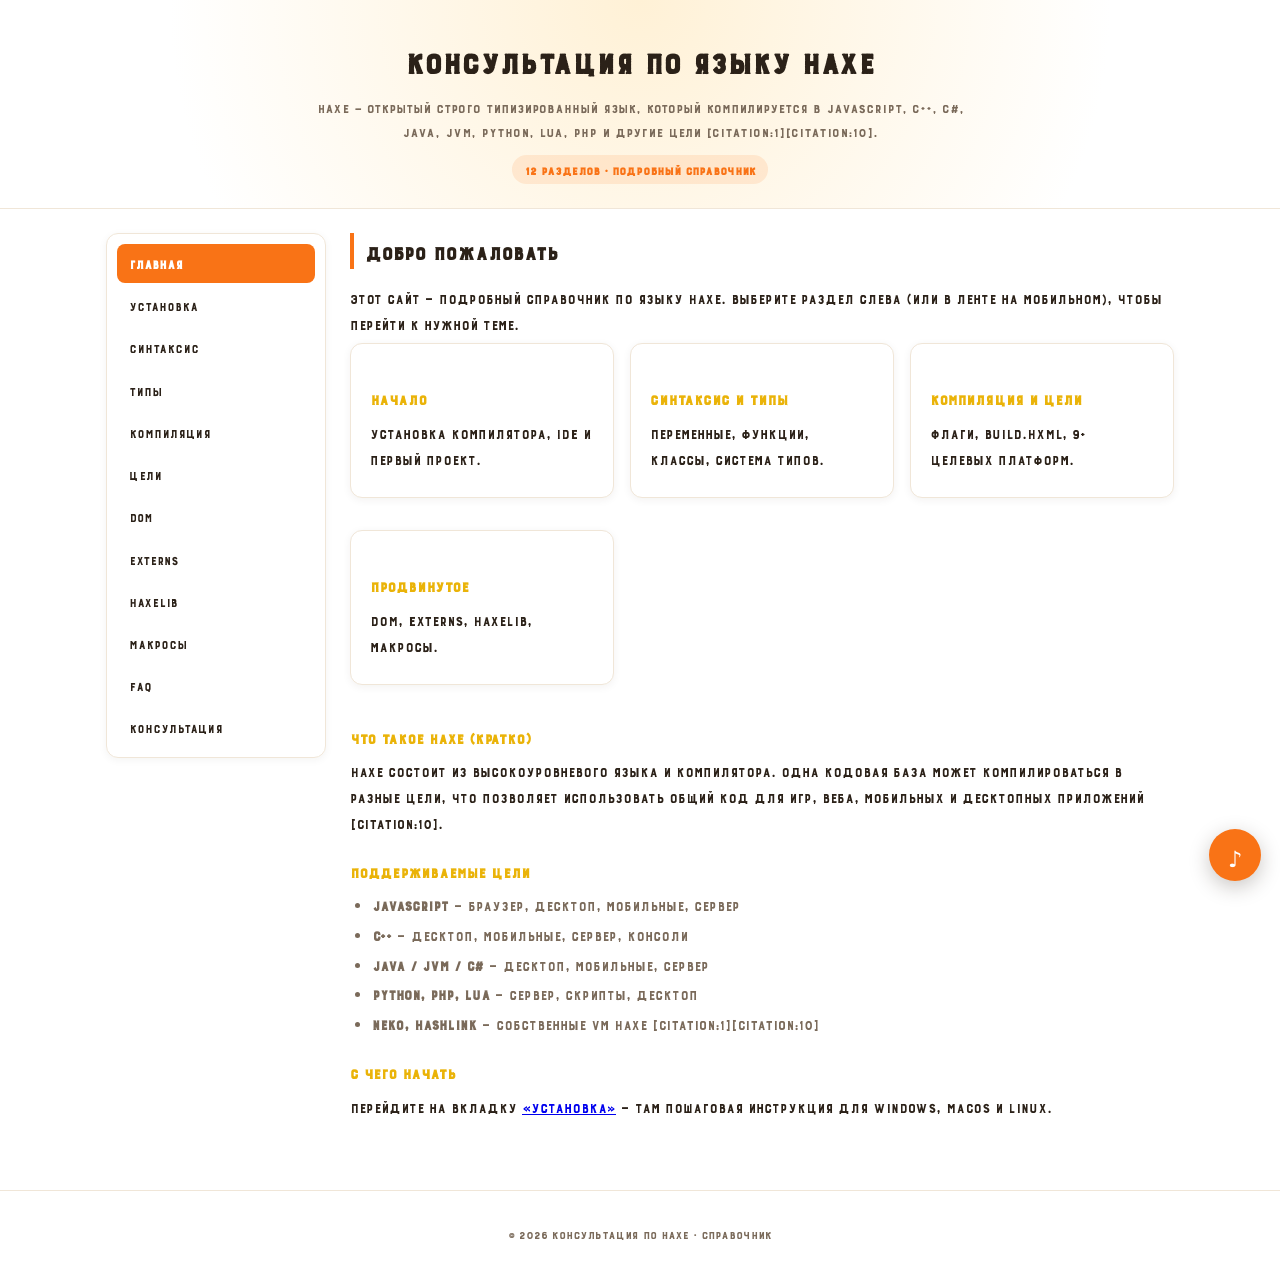
==== index.html @ dae1b56e "Add files via upload" ====
<!DOCTYPE html>
<html lang="ru">
<head>
<meta charset="utf-8">
<meta name="viewport" content="width=device-width, initial-scale=1">
<title>Консультация по Haxe</title>
<link rel="stylesheet" href="style.css">
<link rel="stylesheet" href="font.css">
</head>
<body>

<header>
  <h1>Консультация по языку Haxe</h1>
  <p>Haxe — открытый строго типизированный язык, который компилируется в JavaScript, C++, C#, Java, JVM, Python, Lua, PHP и другие цели [citation:1][citation:10].</p>
  <span class="badge">12 разделов · подробный справочник</span>
</header>

<div class="layout">
  <nav class="tabs">
    <a href="index.html" class="active">Главная</a>
    <a href="install.html">Установка</a>
    <a href="syntax.html">Синтаксис</a>
    <a href="types.html">Типы</a>
    <a href="compile.html">Компиляция</a>
    <a href="targets.html">Цели</a>
    <a href="dom.html">DOM</a>
    <a href="externs.html">Externs</a>
    <a href="haxelib.html">Haxelib</a>
    <a href="macros.html">Макросы</a>
    <a href="faq.html">FAQ</a>
    <a href="contact.html">Консультация</a>
  </nav>

  <main>
    <h2>Добро пожаловать</h2>
    <p>Этот сайт — подробный справочник по языку Haxe. Выберите раздел слева (или в ленте на мобильном), чтобы перейти к нужной теме.</p>

    <div class="grid">
      <div class="card"><h3>Начало</h3><p>Установка компилятора, IDE и первый проект.</p></div>
      <div class="card"><h3>Синтаксис и типы</h3><p>Переменные, функции, классы, система типов.</p></div>
      <div class="card"><h3>Компиляция и цели</h3><p>Флаги, build.hxml, 9+ целевых платформ.</p></div>
      <div class="card"><h3>Продвинутое</h3><p>DOM, externs, haxelib, макросы.</p></div>
    </div>

    <h3>Что такое Haxe (кратко)</h3>
    <p>Haxe состоит из высокоуровневого языка и компилятора. Одна кодовая база может компилироваться в разные цели, что позволяет использовать общий код для игр, веба, мобильных и десктопных приложений [citation:10].</p>

    <h3>Поддерживаемые цели</h3>
    <ul>
      <li><strong>JavaScript</strong> — браузер, десктоп, мобильные, сервер</li>
      <li><strong>C++</strong> — десктоп, мобильные, сервер, консоли</li>
      <li><strong>Java / JVM / C#</strong> — десктоп, мобильные, сервер</li>
      <li><strong>Python, PHP, Lua</strong> — сервер, скрипты, десктоп</li>
      <li><strong>Neko, HashLink</strong> — собственные VM Haxe [citation:1][citation:10]</li>
    </ul>

    <h3>С чего начать</h3>
    <p>Перейдите на вкладку <a href="install.html">«Установка»</a> — там пошаговая инструкция для Windows, macOS и Linux.</p>
  </main>
</div>

<footer>© 2026 Консультация по Haxe · Справочник</footer>

<audio id="bg-music" loop></audio>
<button id="music-btn" title="Клик — плей/пауза, зажать ЛКМ — меню треков">♪</button>
<div id="music-menu">
  <div class="now-label">Сейчас играет</div><h4 id="now-title">—</h4>
  <ul class="track-list" id="track-list"></ul>
  <div class="seek-label"><span id="seek-current">0:00</span><span id="seek-total">0:00</span></div>
  <input type="range" id="seek" min="0" max="100" value="0" step="0.1">
  <div class="menu-hint">Зажмите кнопку — меню</div>
</div>
<script src="script.js"></script>
</body>
</html>
---- style.css ----
:root {
  --bg: #ffffff;
  --card: #ffffff;
  --text: #2b2118;
  --muted: #7a6a5a;
  --accent: #f97316;
  --accent2: #eab308;
  --border: #f0e6d8;
  --code-bg: #fff7ed;
}
* { box-sizing: border-box; }
body {
  margin: 0;
  font-family: system-ui, -apple-system, "Segoe UI", Roboto, sans-serif;
  background: var(--bg);
  color: var(--text);
  line-height: 1.6;
}
header {
  padding: 2rem 1rem 1.5rem;
  text-align: center;
  background: radial-gradient(circle at 50% 0%, #fff1d6, #ffffff 70%);
  border-bottom: 1px solid var(--border);
}
header h1 { margin: 0 0 .4rem; font-size: clamp(1.4rem, 3.5vw, 2.2rem); }
header p { color: var(--muted); max-width: 680px; margin: 0 auto; font-size: .95rem; }
.badge {
  display: inline-block;
  margin-top: .7rem;
  padding: .25rem .8rem;
  border-radius: 999px;
  background: rgba(249,115,22,.12);
  color: var(--accent);
  font-size: .85rem;
  font-weight: 600;
}
.layout {
  display: grid;
  grid-template-columns: 220px 1fr;
  gap: 1.5rem;
  max-width: 1100px;
  margin: 0 auto;
  padding: 1.5rem 1rem 4rem;
  align-items: start;
}
@media (max-width: 760px) {
  .layout { grid-template-columns: 1fr; gap: .8rem; }
}
nav.tabs {
  position: sticky;
  top: 1rem;
  display: flex;
  flex-direction: column;
  gap: .2rem;
  background: var(--card);
  border: 1px solid var(--border);
  border-radius: 12px;
  padding: .6rem;
  box-shadow: 0 2px 8px rgba(43,33,24,.05);
}
nav.tabs a {
  text-decoration: none;
  color: var(--text);
  padding: .5rem .75rem;
  border-radius: 8px;
  font-size: .9rem;
  transition: .15s;
}
nav.tabs a:hover { background: var(--code-bg); }
nav.tabs a.active {
  background: var(--accent);
  color: #fff;
  font-weight: 600;
}
@media (max-width: 760px) {
  nav.tabs {
    position: static;
    flex-direction: row;
    overflow-x: auto;
    padding: .4rem;
  }
  nav.tabs a { white-space: nowrap; flex: 0 0 auto; }
}
main h2 {
  font-size: 1.4rem;
  border-left: 4px solid var(--accent);
  padding-left: .7rem;
  margin: 0 0 1rem;
}
main h3 { margin: 1.4rem 0 .5rem; font-size: 1.05rem; color: var(--accent2); }
main p { margin: .4rem 0; }
main ul, main ol { margin: .4rem 0 .8rem; padding-left: 1.4rem; color: var(--muted); }
main li { margin: .25rem 0; }
.card {
  background: var(--card);
  border: 1px solid var(--border);
  border-radius: 12px;
  padding: 1.2rem;
  box-shadow: 0 2px 8px rgba(43,33,24,.06);
  margin-bottom: 1rem;
}
.grid { display: grid; gap: 1rem; grid-template-columns: repeat(auto-fit, minmax(220px, 1fr)); }
details {
  background: var(--card);
  border: 1px solid var(--border);
  border-radius: 10px;
  padding: .9rem 1.1rem;
  margin-bottom: .8rem;
  box-shadow: 0 2px 8px rgba(43,33,24,.05);
}
details summary { cursor: pointer; font-weight: 600; color: var(--text); }
details[open] summary { color: var(--accent); margin-bottom: .6rem; }
details p { margin: .4rem 0 0; color: var(--muted); font-size: .95rem; }
code {
  background: var(--code-bg);
  color: #c2410c;
  padding: .15rem .4rem;
  border-radius: 4px;
  font-size: .9em;
}
pre {
  background: var(--code-bg);
  border: 1px solid var(--border);
  border-radius: 10px;
  padding: 1rem;
  overflow-x: auto;
  font-size: .9rem;
}
pre code { background: none; padding: 0; color: var(--text); }
form { display: grid; gap: .8rem; }
input, textarea, button {
  font: inherit;
  padding: .7rem .9rem;
  border-radius: 8px;
  border: 1px solid var(--border);
  background: var(--card);
  color: var(--text);
}
input:focus, textarea:focus { outline: 2px solid var(--accent); outline-offset: 1px; }
textarea { resize: vertical; min-height: 120px; }
form button {
  background: var(--accent);
  border: none;
  color: #fff;
  font-weight: 600;
  cursor: pointer;
}
form button:hover { filter: brightness(1.08); }
.msg { color: #b45309; font-size: .9rem; min-height: 1.2em; }
footer {
  text-align: center;
  color: var(--muted);
  font-size: .85rem;
  padding: 2rem 1rem;
  border-top: 1px solid var(--border);
}
#music-btn {
  position: fixed;
  bottom: 1.2rem;
  right: 1.2rem;
  width: 52px;
  height: 52px;
  border-radius: 50%;
  background: var(--accent);
  color: #fff;
  border: none;
  font-size: 1.4rem;
  cursor: pointer;
  box-shadow: 0 6px 20px rgba(43,33,24,.25);
  z-index: 10;
  user-select: none;
  touch-action: manipulation;
}
#music-btn.playing { background: var(--accent2); color: #2b2118; }
#music-btn.holding { box-shadow: 0 0 0 4px rgba(249,115,22,.35), 0 6px 20px rgba(43,33,24,.25); }
#music-menu {
  position: fixed;
  z-index: 20;
  width: 300px;
  max-width: calc(100vw - 24px);
  background: #fff;
  border: 1px solid var(--border);
  border-radius: 12px;
  box-shadow: 0 12px 36px rgba(43,33,24,.22);
  padding: .9rem;
  display: none;
}
#music-menu.open { display: block; }
#music-menu h4 { margin: 0 0 .2rem; font-size: .95rem; color: var(--accent); white-space: nowrap; overflow: hidden; text-overflow: ellipsis; }
#music-menu .now-label { font-size: .75rem; color: var(--muted); text-transform: uppercase; letter-spacing: .04em; margin-bottom: .6rem; }
#music-menu .track-list { list-style: none; margin: 0 0 .7rem; padding: 0; max-height: 130px; overflow-y: auto; }
#music-menu .track-list li { padding: .4rem .5rem; border-radius: 6px; font-size: .9rem; cursor: pointer; }
#music-menu .track-list li:hover { background: var(--code-bg); }
#music-menu .track-list li.active { background: rgba(249,115,22,.12); color: var(--accent); font-weight: 600; }
#music-menu .seek-label { display: flex; justify-content: space-between; font-size: .8rem; color: var(--muted); margin-bottom: .3rem; }
#music-menu input[type="range"] { width: 100%; padding: 0; border: none; background: none; accent-color: var(--accent); cursor: pointer; }
#music-menu .menu-hint { margin-top: .6rem; font-size: .75rem; color: var(--muted); text-align: center; }
---- font.css ----
@font-face {
    font-family: 'CustomFont';
    src: url('fonts/vcr.ttf') format('truetype');
    font-weight: 400;
}

body, button, input, a, p, h1, h2, h3, h4, h5, h6, span, div, li, .logo, .card-label, .nav-links {
    font-family: 'CustomFont', 'Inter', system-ui, sans-serif;
}
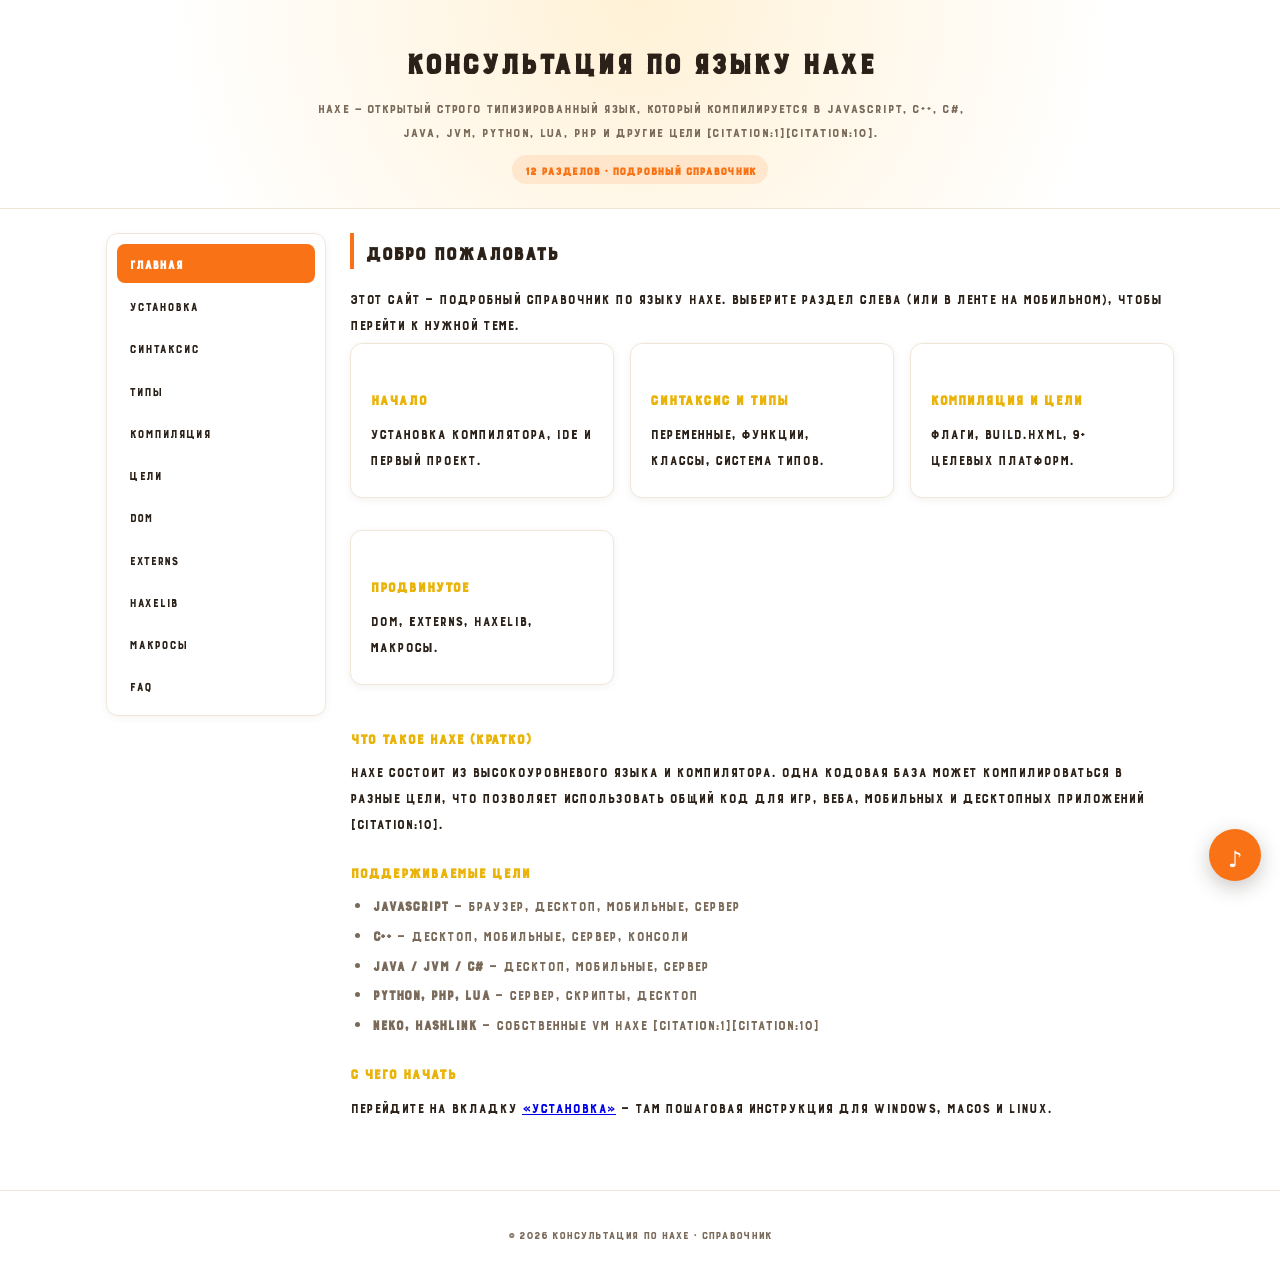
==== commit 7f3fd6d1: "Add files via upload" ====
--- a/index.html
+++ b/index.html
@@ -28,7 +28,6 @@
     <a href="haxelib.html">Haxelib</a>
     <a href="macros.html">Макросы</a>
     <a href="faq.html">FAQ</a>
-    <a href="contact.html">Консультация</a>
   </nav>
 
   <main>
